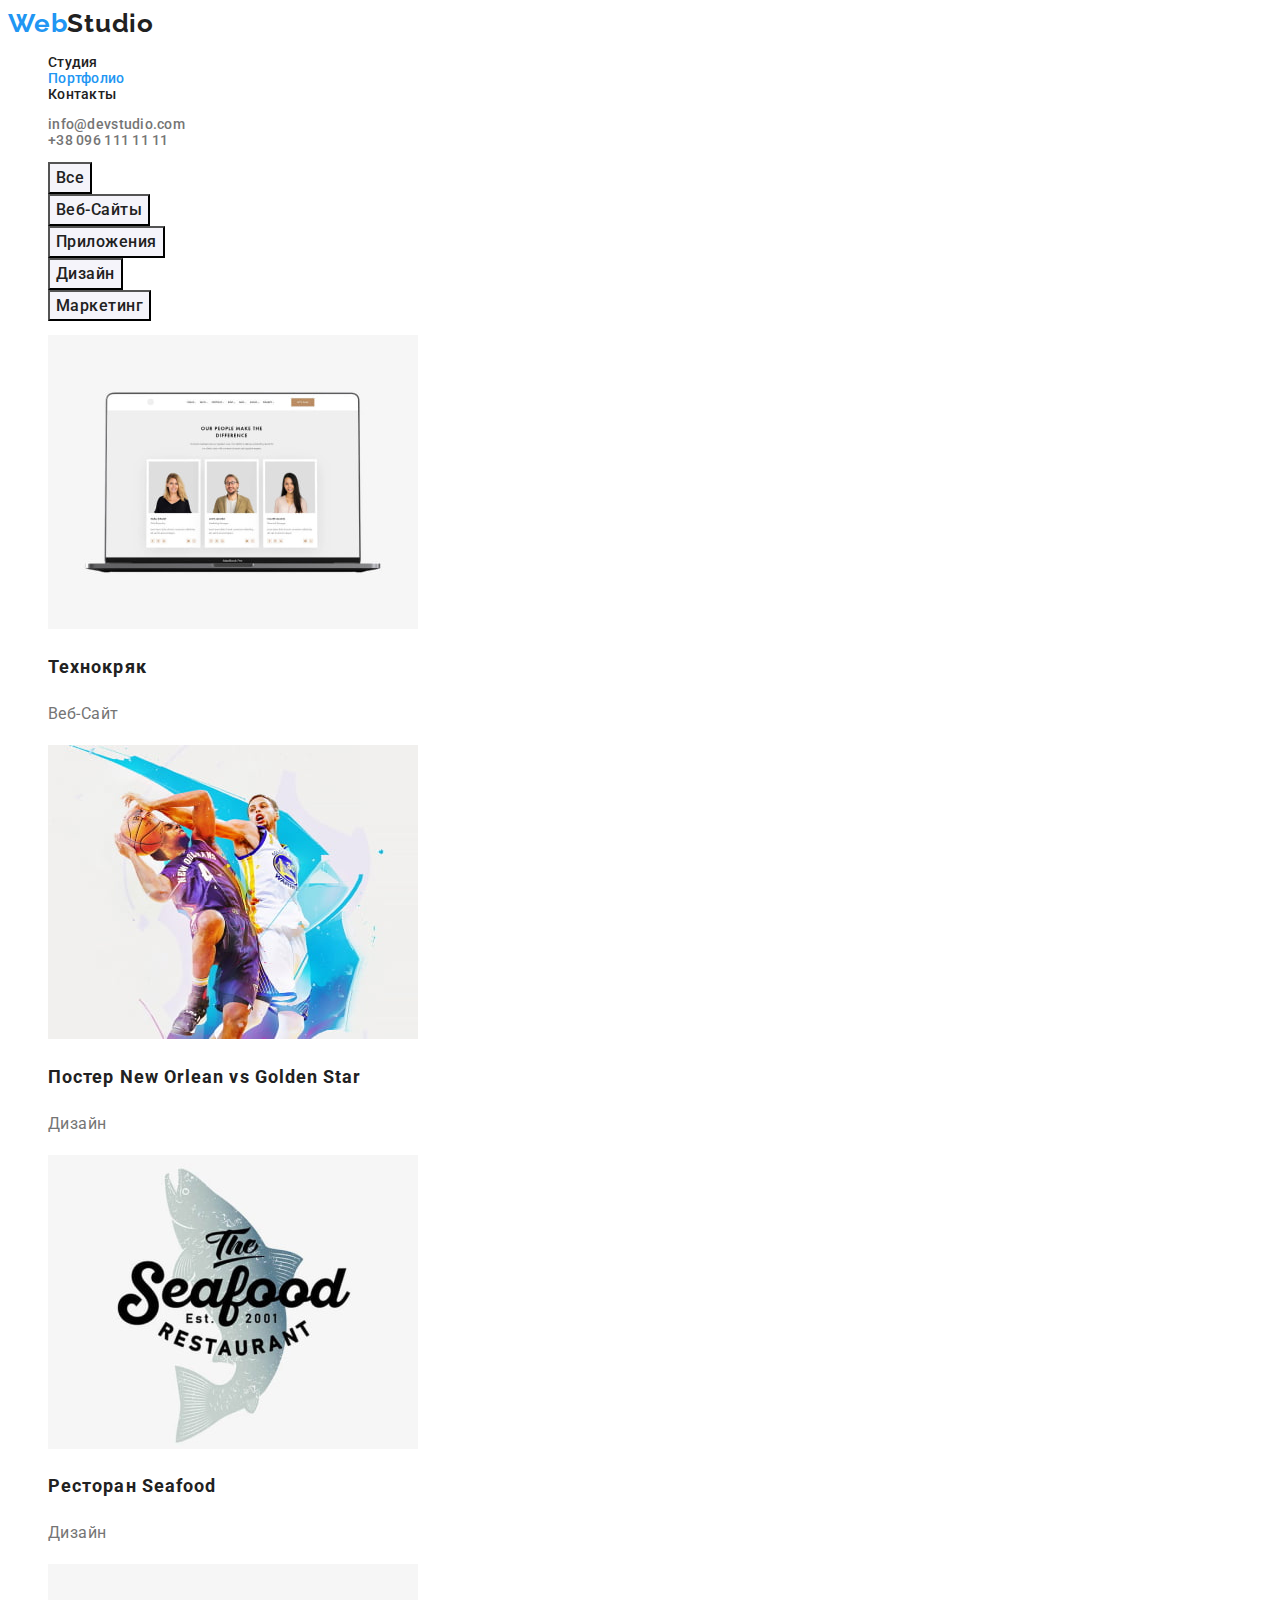
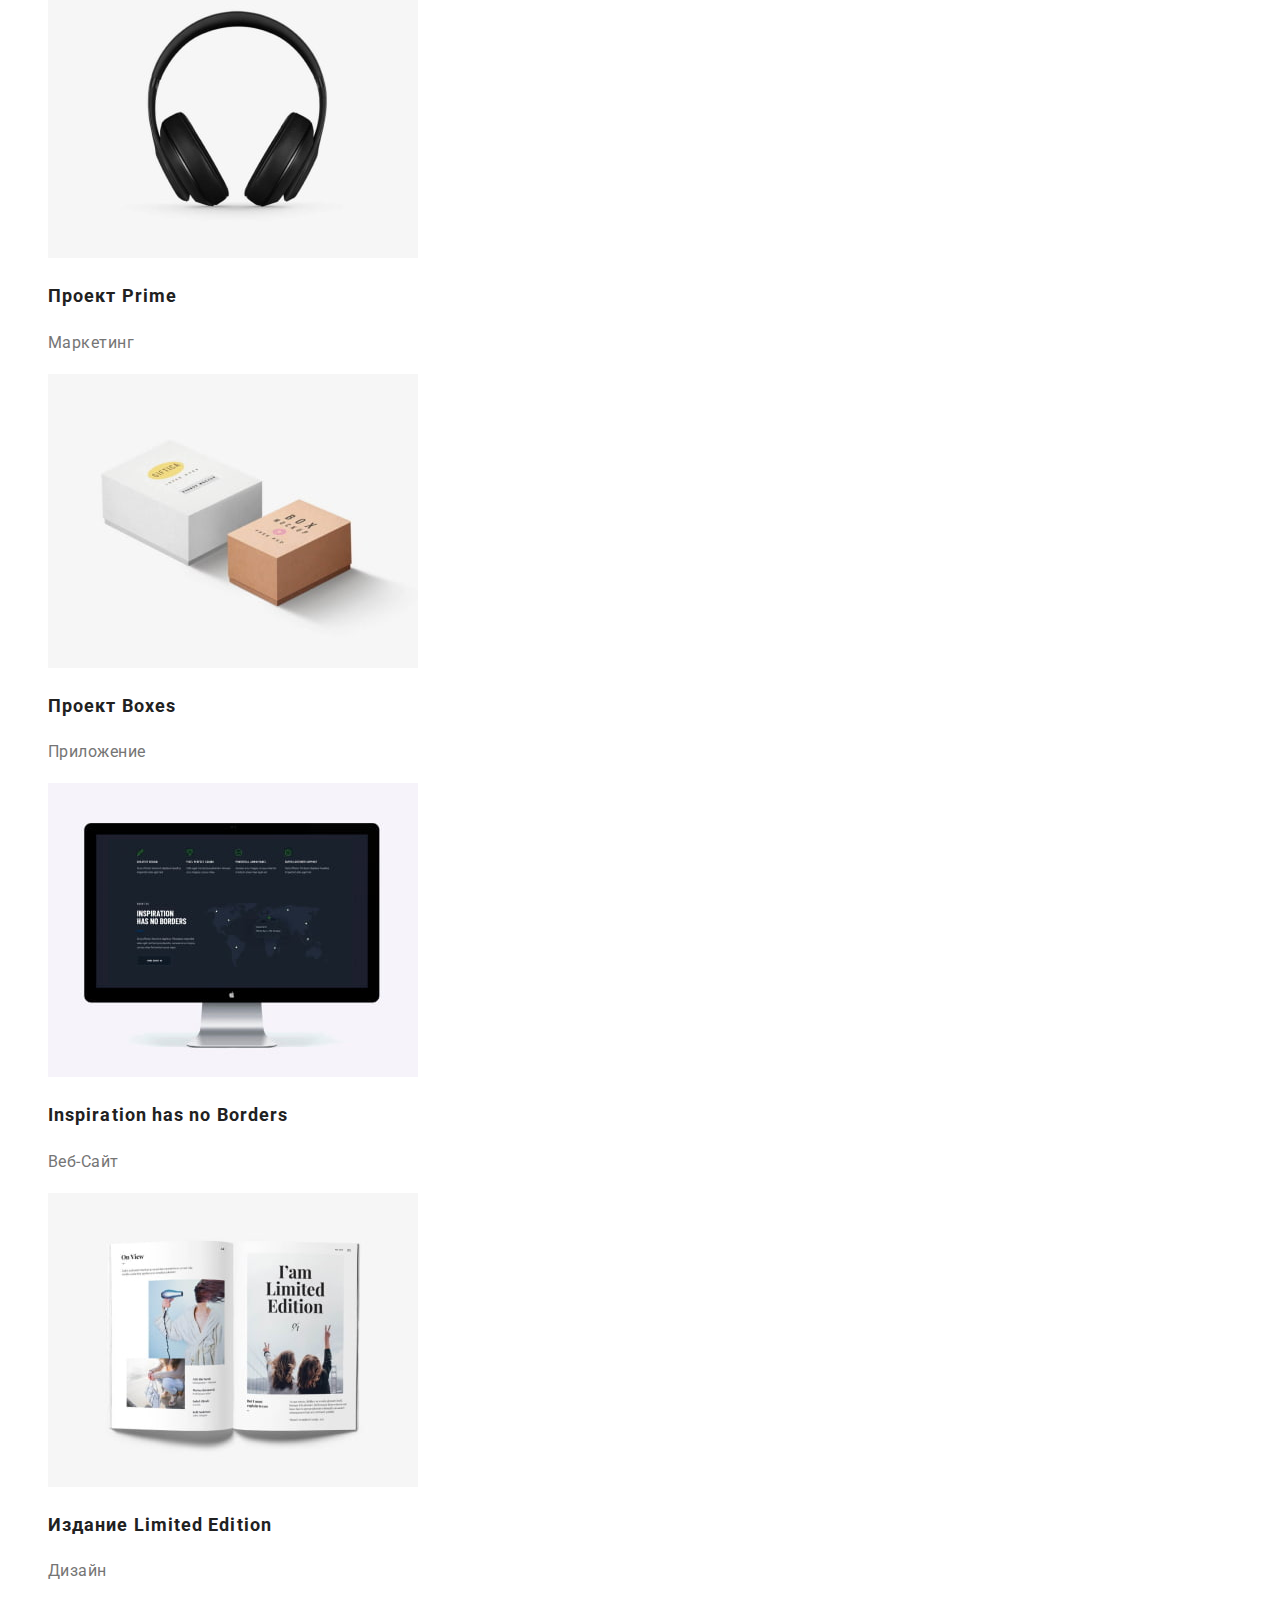
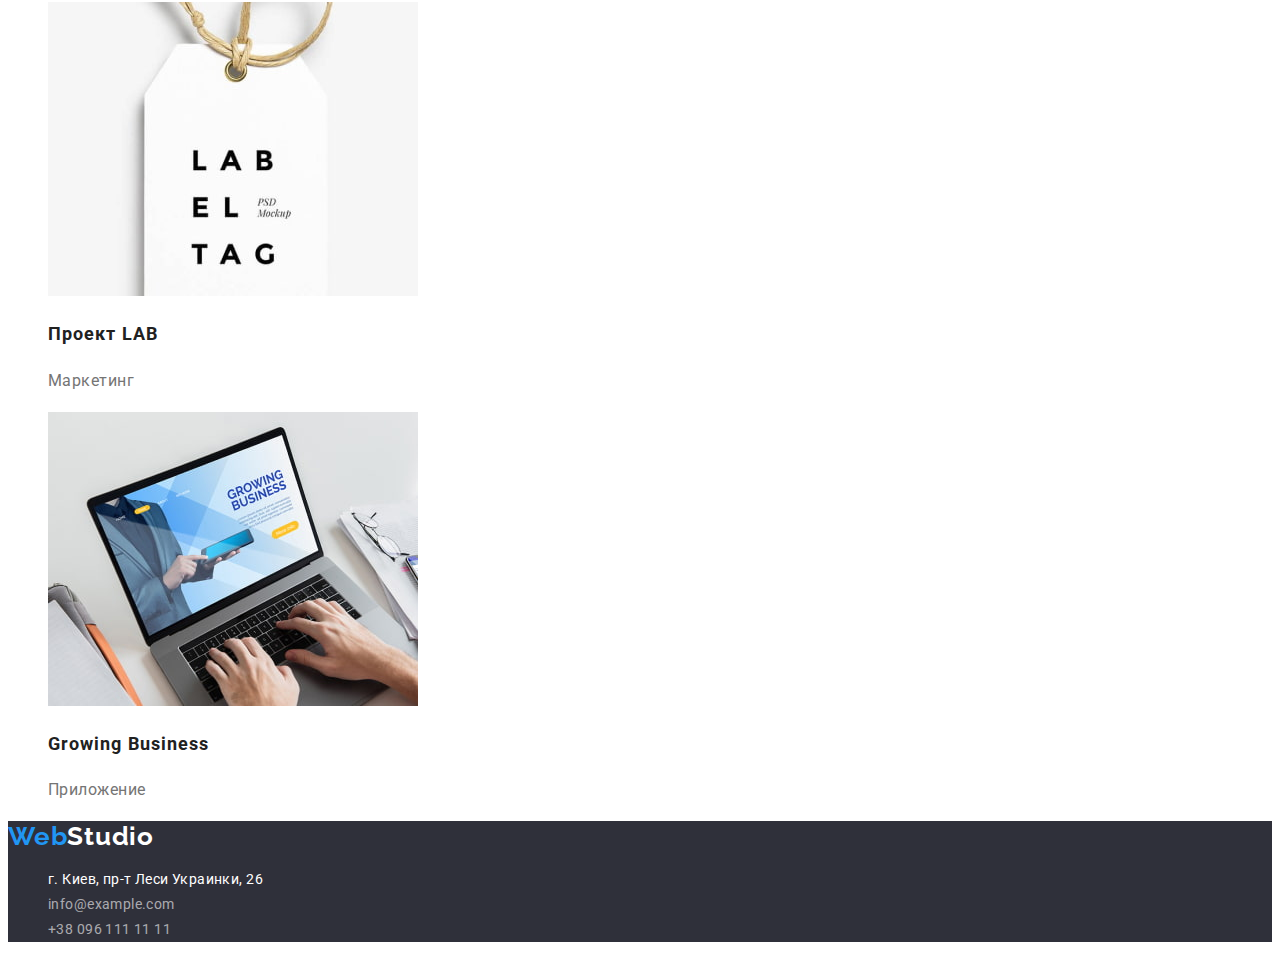
==== portfolio.html @ 4f2e6672 "start" ====
<!DOCTYPE html>
<html lang="ru">

<head>
    <meta charset="UTF-8">
    <meta http-equiv="X-UA-Compatible" content="IE=edge">
    <meta name="viewport" content="width=device-width, initial-scale=1.0">
    <title>Document</title>
    <link rel="preconnect" href="https://fonts.googleapis.com">
    <link rel="preconnect" href="https://fonts.gstatic.com" crossorigin>
    <link
        href="https://fonts.googleapis.com/css2?family=Raleway:wght@700&family=Roboto:wght@400;500;700;900&display=swap"
        rel="stylesheet">
    <link rel="stylesheet" href="./css/style.css">
</head>
<body>
    <!--Header-->
    <header class="header-main">
        <nav class="nav">
            <a class="header-logo list" href="./index.html"><span class="logo-span">Web</span>Studio</a>
            <ul class="nav-list">
                <li class="nav-item list">
                    <a class="nav-link" href="./index.html">Студия</a>
                </li>
                <li class="nav-item list">
                    <a class="nav-link current" href="./portfolio.html">Портфолио</a>
                </li>
                <li class="nav-item list">
                    <a class="nav-link" href="#contacts">Контакты</a>
                </li>
            </ul>
        </nav>
        <ul class="head-contacts">
            <li class="contact-list list">
                <a class="mail" href="mailto:info@devstudio.com">info@devstudio.com</a>
            </li>
            <li class="contact-list list">
                <a class="phone" href="tel:+380961111111">+38 096 111 11 11</a>
            </li>
        </ul>
    </header>
    <!--Content-->
<main>
    <!--hidden text-->
<section class="project">
    <h1 hidden>Наше портфолио</h1>
</section>
<!--Portfolio-->
<section class="button-navigation">
    <ul class="navigation list">
        <li class="buttons list"> <button class="sekbutton" type="button">Все</button></li>
        <li class="buttons list"> <button class="sekbutton" type="button">Веб-Сайты</button></li>
        <li class="buttons list"> <button class="sekbutton" type="button">Приложения</button></li>
        <li class="buttons list"> <button class="sekbutton" type="button">Дизайн</button></li>
        <li class="buttons list"> <button class="sekbutton" type="button">Маркетинг</button></li>
    </ul>
</section>
<section class="portfolio">
    <ul class="portfolio-list list">
        <li class="portfolio-item list">
            <a class="project-link" href=""><img class="images" src="./images/portfolio/one.jpg" alt="Ноутбук">
                <h2 class="project-name">Технокряк</h2>
                <p class="portfolio-text">Веб-Сайт</p>
            </a>
        </li>
        <li class="portfolio-item list">
            <a class="project-link" href=""><img class="images" src="./images/portfolio/two.jpg" alt="Постер New Orlean vs Golden Star">
                 <h2 class="project-name">Постер New Orlean vs Golden Star</h2>
                 <p class="portfolio-text">Дизайн</p>
            </a>
        </li>
        <li class="portfolio-item list">
            <a class="project-link" href=""><img class="images" src="./images/portfolio/thee.jpg" alt="Ресторан Seafood">
                <h2 class="project-name">Ресторан Seafood</h2>
                <p class="portfolio-text">Дизайн</p>
            </a>
        </li>
        <li class="portfolio-item list">
            <a class="project-link" href=""><img class="images" src="./images/portfolio/four.jpg" alt="Проект Prime">
                <h2 class="project-name">Проект Prime</h2>
                <p class="portfolio-text">Маркетинг</p>
            </a>
        </li>
        <li class="portfolio-item list">
            <a class="project-link" href=""><img class="images" src="./images/portfolio/five.jpg" alt="Проект Boxes">
                <h2 class="project-name">Проект Boxes</h2>
                <p class="portfolio-text">Приложение</p>
            </a>
        </li>
        <li class="portfolio-item list">
            <a class="project-link" href=""><img class="images" src="./images/portfolio/six.jpg" alt="Mонитор">
                <h2 class="project-name">Inspiration has no Borders</h2>
                <p class="portfolio-text">Веб-Сайт</p>
            </a>
        </li>
        <li class="portfolio-item list">
            <a class="project-link" href=""><img class="images" src="./images/portfolio/seven.jpg" alt="Книга">
                <h2 class="project-name">Издание Limited Edition</h2>
                <p class="portfolio-text">Дизайн</p>
            </a>
        </li>
        <li class="portfolio-item list">
            <a class="project-link" href=""><img class="images" src="./images/portfolio/eight.jpg" alt="Проект LAB">
                <h2 class="project-name">Проект LAB</h2>
                <p class="portfolio-text">Маркетинг</p>
            </a>
        </li>
        <li class="portfolio-item list">
            <a class="project-link" href=""><img class="images" src="./images/portfolio/nine.jpg" alt="Ноутбук">
                <h2 class="project-name">Growing Business</h2>
                <p class="portfolio-text">Приложение</p>
            </a>
        </li>
    </ul>
</section>
</main>
    <!--Footer-->
    <footer class="footer-contacts" id="contacts">
        <div class="contcts-ingo">
            <a class="header-logo list" href="./index.html"><span class="logo-span">Web</span><span
                    class="studio">Studio</span></a>
            <address class="contact-address">
                <ul class="footer-list">
                    <li class="footer-item">
                        <a class="footer-address"
                            href="https://www.google.com.ua/maps/place/бул.+Леси+Украинки,+26,+Киев,+02000/@50.427418,30.5373236,17z/data=!4m5!3m4!1s0x40d4cf0e033ecbe9:0x57a4dffefec77da0!8m2!3d50.4265807!4d30.5383858?hl=ru">г.
                            Киев, пр-т Леси Украинки, 26</a>
                    </li>
                    <li class="footer-item">
                        <a class="mail-phone" href="mailto:info@devstudio.com">info@example.com</a>
                    </li>
                    <li class="footer-item">
                        <a class="mail-phone" href="tel:+380961111111">+38 096 111 11 11</a>
                    </li>
                </ul>
            </address>
        </div>
    </footer>
</body>
</html>
---- css/style.css ----
/* font-family: "Raleway", sans-serif;
font-family: "Roboto", sans-serif; */

/* 
#212121
#757575
#FFFFFF
#2196F3
#000000
#2F303A
#FFFFFF
60 %
#ECECEC
#F5F4FA */
:root {
  --primary-color-black: #212121;
  --primary-color-white: #ffffff;
  --text-color: #757575;
  --accent-text: #2196f3;
  --second-color: rgba(255, 255, 255, 0.6);
  --background: #ffffff;
  --color-banner: #2f303a;
  --color-people: #f5f4fa;
  --footer-contact-color: rgba(255, 255, 255, 0.6);
}

body {
  font-family: Roboto;
  font-style: normal;
  font-weight: normal;
  font-size: 14px;
  line-height: 1.71;
  letter-spacing: 0.03em;

  color: var(--text-color);
  background-color: var(--background);
}
.list {
  text-decoration: none;
  list-style: none;
}

/* Хедер */

.header-logo {
  font-family: Raleway;
  font-style: normal;
  font-weight: bold;
  font-size: 26px;
  line-height: 31px;
  letter-spacing: 0.03em;
  color: var(--primary-color-black);
}
.logo-span {
  color: var(--accent-text);
}

.header-main {
  background-color: var(--background);
}
.header-link {
  font-family: Roboto;
  font-weight: 500;
  font-size: 14px;
  line-height: 1.14;
  letter-spacing: 0.02em;
  font-weight: bold;
  text-decoration: none;
  color: var(--primary-color-black);
}

/*Навигшация*/

.nav-item {
  color: var(--primary-color-black);
  font-family: Roboto;
  font-style: normal;
  font-weight: 500;
  font-size: 14px;
  line-height: 16px;
  letter-spacing: 0.02em;
}
.nav-link {
  text-decoration: none;
  color: var(--primary-color-black);
}
.nav-link:hover {
  color: var(--accent-text);
}
.nav-item .nav-link.current {
  color: var(--accent-text);
}

/*Contacts*/
.contact-list > a {
  text-decoration: none;
  color: var(--text-color);
  font-family: Roboto;
  font-style: normal;
  font-weight: 500;
  font-size: 14px;
  line-height: 16px;
  letter-spacing: 0.02em;
}
.contact-list > a:hover {
  color: var(--accent-text);
}
.contact-list {
  font-family: Roboto;
  font-style: normal;
  font-weight: 500;
  font-size: 14px;
  line-height: 16px;
  letter-spacing: 0.02em;
}

/*HERO*/

.title {
  background-color: var(--color-banner);
  color: var(--background);
}
.title-text {
  font-family: Roboto;
  font-style: normal;
  font-weight: 900;
  font-size: 44px;
  line-height: 60px;
  text-align: center;
  letter-spacing: 0.06em;
  text-transform: uppercase;
  color: var(--background);
}

/* Button */
.button {
  color: var(--background);
  background-color: var(--accent-text);
  font-family: Roboto;
  font-style: normal;
  font-weight: bold;
  font-size: 16px;
  line-height: 1, 87;
  display: flex;
  align-items: center;
  text-align: center;
  letter-spacing: 0.06em;
}
/* Special */

.studia-item > .studia-logo {
  font-family: Roboto;
  font-style: normal;
  font-weight: bold;
  font-size: 14px;
  line-height: 16px;
  letter-spacing: 0.03em;
  text-transform: uppercase;
  color: var(--primary-color-black);
}
.studia-item > .studia-text {
  font-family: Roboto;
  font-style: normal;
  font-weight: normal;
  font-size: 14px;
  line-height: 1.71;
  letter-spacing: 0.03em;
}

/* Чем занимаемся */
.about > .about-logo {
  font-family: Roboto;
  font-style: normal;
  font-weight: bold;
  font-size: 36px;
  line-height: 42px;
  text-align: center;
  letter-spacing: 0.03em;
  color: var(--primary-color-black);
}

/*People*/

.people {
  background-color: #f5f4fa;
}
.people > .people-logo {
  font-family: Roboto;
  font-style: normal;
  font-weight: bold;
  font-size: 36px;
  line-height: 42px;
  text-align: center;
  letter-spacing: 0.03em;
  color: var(--primary-color-black);
}
.people-item > .people-name {
  font-family: Roboto;
  font-style: normal;
  font-weight: 500;
  font-size: 16px;
  line-height: 19px;
  text-align: center;
  letter-spacing: 0.03em;
  color: var(--primary-color-black);
}
.people-item > .studia-text {
  font-family: Roboto;
  font-style: normal;
  font-weight: normal;
  font-size: 16px;
  line-height: 19px;
  text-align: center;
  letter-spacing: 0.03em;
  color: var(--text-color);
  text-decoration: none;
}

/*Footer*/

.footer-contacts {
  background-color: var(--color-banner);
}
.footer-list > .footer-item {
  text-decoration: none;
  list-style-type: none;
}
.footer-item > .footer-address {
  font-family: Roboto;
  font-style: normal;
  font-weight: normal;
  font-size: 14px;
  line-height: 24px;
  letter-spacing: 0.03em;
  color: var(--background);
  text-decoration: none;
}
.footer-address:hover {
  color: var(--accent-text);
}
.header-logo > .studio {
  color: var(--background);
}
.mail-phone {
  font-family: Roboto;
  font-style: normal;
  font-weight: normal;
  font-size: 14px;
  line-height: 24px;
  /* or 171% */
  letter-spacing: 0.03em;
  color: var(--footer-contact-color);
  text-decoration: none;
}
.mail-phone:hover {
  color: var(--accent-text);
}

/* SECON PAGE */

.sekbutton {
  background-color: var(--color-people);
  color: var(--primary-color-black);
  font-family: Roboto;
  font-style: normal;
  font-weight: 500;
  font-size: 16px;
  line-height: 1.62;
  text-align: center;
  letter-spacing: 0.03em;
  color: var(--primary-color-black);
}
.sekbutton:hover {
  color: var(--background);
  background-color: var(--accent-text);
}
.images {
  width: 370px;
  height: 294px;
}
.project-link {
  text-decoration: none;
}
.project-name {
  font-family: Roboto;
  font-style: normal;
  font-weight: bold;
  font-size: 18px;
  line-height: 2, 00;
  letter-spacing: 0.06em;
  color: var(--primary-color-black);
}
.portfolio-text {
  font-family: Roboto;
  font-style: normal;
  font-weight: normal;
  font-size: 16px;
  line-height: 1.87;
  letter-spacing: 0.03em;
  color: #757575;
}
.project-name:hover {
  color: var(--accent-text);
}
.portfolio-text:hover {
  color: var(--accent-text);
}
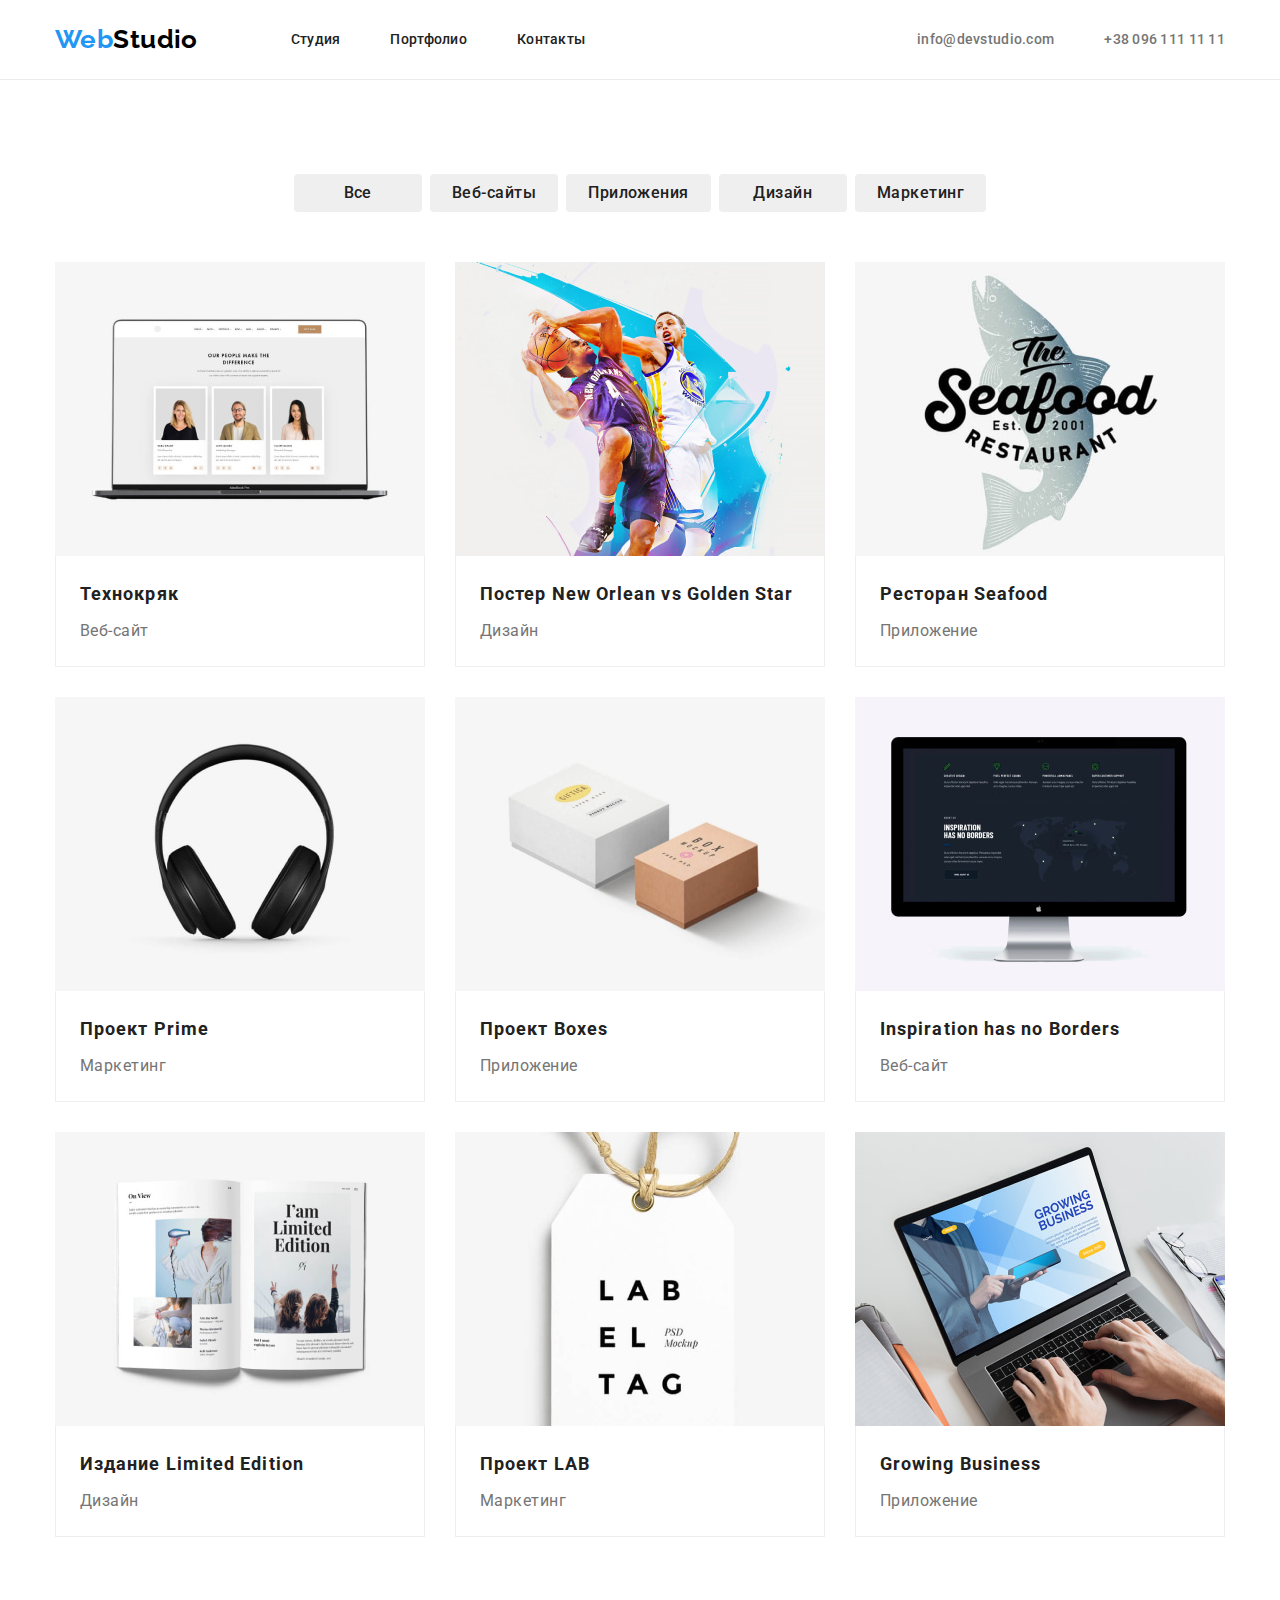
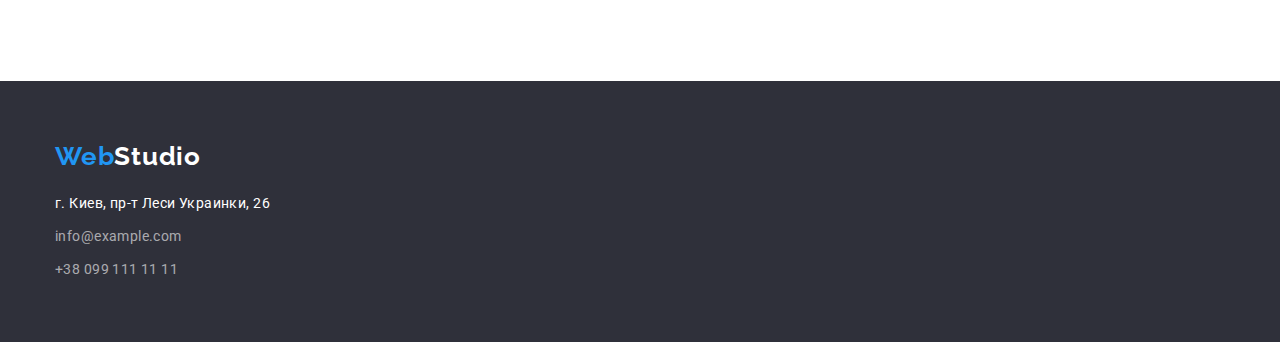
==== commit 17608569: "Rework" ====
--- a/portfolio.html
+++ b/portfolio.html
@@ -2,139 +2,162 @@
 <html lang="ru">
 
 <head>
-    <meta charset="UTF-8">
-    <meta http-equiv="X-UA-Compatible" content="IE=edge">
-    <meta name="viewport" content="width=device-width, initial-scale=1.0">
-    <title>Document</title>
-    <link rel="preconnect" href="https://fonts.googleapis.com">
-    <link rel="preconnect" href="https://fonts.gstatic.com" crossorigin>
-    <link
-        href="https://fonts.googleapis.com/css2?family=Raleway:wght@700&family=Roboto:wght@400;500;700;900&display=swap"
-        rel="stylesheet">
-    <link rel="stylesheet" href="./css/style.css">
+	<meta charset="UTF-8">
+	<meta http-equiv="X-UA-Compatible" content="IE=edge">
+	<meta name="viewport" content="width=device-width, initial-scale=1.0">
+	<title>Студия</title>
+	<!-- Шрифты -->
+	<link rel="preconnect" href="https://fonts.googleapis.com">
+	<link rel="preconnect" href="https://fonts.gstatic.com" crossorigin>
+	<link
+		href="https://fonts.googleapis.com/css2?family=Raleway:wght@700&family=Roboto:wght@400;500;700;900&display=swap"
+		rel="stylesheet">
+	<!-- Нормализация стилей -->
+	<link rel="stylesheet" href="https://cdn.jsdelivr.net/npm/modern-normalize@1.1.0/modern-normalize.min.css">
+	<!-- Кастомные стили -->
+	<link rel="stylesheet" href="./css/styles.css">
 </head>
-<body>
-    <!--Header-->
-    <header class="header-main">
-        <nav class="nav">
-            <a class="header-logo list" href="./index.html"><span class="logo-span">Web</span>Studio</a>
-            <ul class="nav-list">
-                <li class="nav-item list">
-                    <a class="nav-link" href="./index.html">Студия</a>
-                </li>
-                <li class="nav-item list">
-                    <a class="nav-link current" href="./portfolio.html">Портфолио</a>
-                </li>
-                <li class="nav-item list">
-                    <a class="nav-link" href="#contacts">Контакты</a>
-                </li>
-            </ul>
-        </nav>
-        <ul class="head-contacts">
-            <li class="contact-list list">
-                <a class="mail" href="mailto:info@devstudio.com">info@devstudio.com</a>
-            </li>
-            <li class="contact-list list">
-                <a class="phone" href="tel:+380961111111">+38 096 111 11 11</a>
-            </li>
-        </ul>
-    </header>
-    <!--Content-->
-<main>
-    <!--hidden text-->
-<section class="project">
-    <h1 hidden>Наше портфолио</h1>
-</section>
-<!--Portfolio-->
-<section class="button-navigation">
-    <ul class="navigation list">
-        <li class="buttons list"> <button class="sekbutton" type="button">Все</button></li>
-        <li class="buttons list"> <button class="sekbutton" type="button">Веб-Сайты</button></li>
-        <li class="buttons list"> <button class="sekbutton" type="button">Приложения</button></li>
-        <li class="buttons list"> <button class="sekbutton" type="button">Дизайн</button></li>
-        <li class="buttons list"> <button class="sekbutton" type="button">Маркетинг</button></li>
-    </ul>
-</section>
-<section class="portfolio">
-    <ul class="portfolio-list list">
-        <li class="portfolio-item list">
-            <a class="project-link" href=""><img class="images" src="./images/portfolio/one.jpg" alt="Ноутбук">
-                <h2 class="project-name">Технокряк</h2>
-                <p class="portfolio-text">Веб-Сайт</p>
-            </a>
-        </li>
-        <li class="portfolio-item list">
-            <a class="project-link" href=""><img class="images" src="./images/portfolio/two.jpg" alt="Постер New Orlean vs Golden Star">
-                 <h2 class="project-name">Постер New Orlean vs Golden Star</h2>
-                 <p class="portfolio-text">Дизайн</p>
-            </a>
-        </li>
-        <li class="portfolio-item list">
-            <a class="project-link" href=""><img class="images" src="./images/portfolio/thee.jpg" alt="Ресторан Seafood">
-                <h2 class="project-name">Ресторан Seafood</h2>
-                <p class="portfolio-text">Дизайн</p>
-            </a>
-        </li>
-        <li class="portfolio-item list">
-            <a class="project-link" href=""><img class="images" src="./images/portfolio/four.jpg" alt="Проект Prime">
-                <h2 class="project-name">Проект Prime</h2>
-                <p class="portfolio-text">Маркетинг</p>
-            </a>
-        </li>
-        <li class="portfolio-item list">
-            <a class="project-link" href=""><img class="images" src="./images/portfolio/five.jpg" alt="Проект Boxes">
-                <h2 class="project-name">Проект Boxes</h2>
-                <p class="portfolio-text">Приложение</p>
-            </a>
-        </li>
-        <li class="portfolio-item list">
-            <a class="project-link" href=""><img class="images" src="./images/portfolio/six.jpg" alt="Mонитор">
-                <h2 class="project-name">Inspiration has no Borders</h2>
-                <p class="portfolio-text">Веб-Сайт</p>
-            </a>
-        </li>
-        <li class="portfolio-item list">
-            <a class="project-link" href=""><img class="images" src="./images/portfolio/seven.jpg" alt="Книга">
-                <h2 class="project-name">Издание Limited Edition</h2>
-                <p class="portfolio-text">Дизайн</p>
-            </a>
-        </li>
-        <li class="portfolio-item list">
-            <a class="project-link" href=""><img class="images" src="./images/portfolio/eight.jpg" alt="Проект LAB">
-                <h2 class="project-name">Проект LAB</h2>
-                <p class="portfolio-text">Маркетинг</p>
-            </a>
-        </li>
-        <li class="portfolio-item list">
-            <a class="project-link" href=""><img class="images" src="./images/portfolio/nine.jpg" alt="Ноутбук">
-                <h2 class="project-name">Growing Business</h2>
-                <p class="portfolio-text">Приложение</p>
-            </a>
-        </li>
-    </ul>
-</section>
-</main>
-    <!--Footer-->
-    <footer class="footer-contacts" id="contacts">
-        <div class="contcts-ingo">
-            <a class="header-logo list" href="./index.html"><span class="logo-span">Web</span><span
-                    class="studio">Studio</span></a>
-            <address class="contact-address">
-                <ul class="footer-list">
-                    <li class="footer-item">
-                        <a class="footer-address"
-                            href="https://www.google.com.ua/maps/place/бул.+Леси+Украинки,+26,+Киев,+02000/@50.427418,30.5373236,17z/data=!4m5!3m4!1s0x40d4cf0e033ecbe9:0x57a4dffefec77da0!8m2!3d50.4265807!4d30.5383858?hl=ru">г.
-                            Киев, пр-т Леси Украинки, 26</a>
-                    </li>
-                    <li class="footer-item">
-                        <a class="mail-phone" href="mailto:info@devstudio.com">info@example.com</a>
-                    </li>
-                    <li class="footer-item">
-                        <a class="mail-phone" href="tel:+380961111111">+38 096 111 11 11</a>
-                    </li>
-                </ul>
-            </address>
-        </div>
-    </footer>
+
+<body class="page">
+	<!-- Хедер -->
+	<header class="header">
+		<div class="container nav-main">
+			<nav class="nav">
+				<a class="header-logo" href="./index.html" lang="en"> <span class="logo-primary">Web</span><span
+						class="logo-secondary">Studio</span></a>
+				<ul class="nav-list">
+					<li class="nav-link"><a class="nav-link-txt" href="./index.html">Студия</a></li>
+					<li class="nav-link"><a class="nav-link-txt" href="./portfolio.html">Портфолио</a></li>
+					<li class="nav-link"><a class="nav-link-txt" href="">Контакты</a></li>
+				</ul>
+			</nav>
+			<ul class="auth-nav">
+				<li class="outh-link"><a class="header-mail" href="mailto:info@devstudio.com">info@devstudio.com</a>
+				</li>
+				<li class="outh-link"><a class="header-phone" href="tel:+380961111111">+38 096 111 11 11</a></li>
+			</ul>
+		</div>
+	</header>
+	<!-- Уникальный контент -->
+	<main>
+		<!-- Фильтр страницы "Портфолио" -->
+		<section class="portfolio section">
+			<div class="container">
+			<h1 class="portfolio-title">Портфолио</H1>
+			<ul class="portfolio-list">
+				<li class="list-btn"><button class="portfolio-btn" type="button">Все</button></li>
+				<li class="list-btn"><button class="portfolio-btn" type="button">Веб-сайты</button></li>
+				<li class="list-btn"><button class="portfolio-btn" type="button">Приложения</button></li>
+				<li class="list-btn"><button class="portfolio-btn" type="button">Дизайн</button></li>
+				<li class="list-btn"><button class="portfolio-btn" type="button">Маркетинг</button></li>
+			</ul>
+			<!-- Портфолио -->
+			<ul class="portfolio-list">
+				<li class="portfolio-item">
+					<a class="portfolio-card" href="">
+						<img src="./images/pf-img-1.jpg" alt="Ноутбук" width="370" height="294">
+						<div class="card-txt">
+						<h2 class="portfolio-item-ttl">Технокряк</h2>
+						<p class="portfolio-item-name">Веб-сайт</p>
+						</div>
+					</a>
+				</li>
+				<li class="portfolio-item">
+					<a class="portfolio-card" href="">
+						<img src="./images/pf-img-2.jpg" alt="Два баскетболиста" width="370" height="294">
+						<div class="card-txt">
+						<h2 class="portfolio-item-ttl">Постер New Orlean vs Golden Star</h2>
+						<p class="portfolio-item-name">Дизайн</p>
+						</div>
+					</a>
+				</li>
+				<li class="portfolio-item">
+					<a class="portfolio-card" href="">
+						<img src="./images/pf-img-3.jpg" alt="Логотип ресторана" width="370" height="294">
+						<div class="card-txt">
+						<h2 class="portfolio-item-ttl">Ресторан Seafood</h2>
+						<p class="portfolio-item-name">Приложение</p>
+						</div>
+					</a>
+				</li>
+				<li class="portfolio-item">
+					<a class="portfolio-card" href="">
+						<img src="./images/pf-img-4.jpg" alt="Наушники" width="370" height="294">
+						<div class="card-txt">
+						<h2 class="portfolio-item-ttl">Проект Prime</h2>
+						<p class="portfolio-item-name">Маркетинг</p>
+						</div>
+					</a>
+				</li>
+				<li class="portfolio-item">
+					<a class="portfolio-card" href="">
+						<img src="./images/pf-img-5.jpg" alt="Две коробки" width="370" height="294">
+						<div class="card-txt">
+						<h2 class="portfolio-item-ttl">Проект Boxes</h2>
+						<p class="portfolio-item-name">Приложение</p>
+						</div>
+					</a>
+				</li>
+				<li class="portfolio-item">
+					<a class="portfolio-card" href="">
+						<img src="./images/pf-img-6.jpg" alt="Монитор компьютера" width="370" height="294">
+						<div class="card-txt">
+						<h2 class="portfolio-item-ttl">Inspiration has no Borders</h2>
+						<p class="portfolio-item-name">Веб-сайт</p>
+						</div>
+					</a>
+				</li>
+				<li class="portfolio-item">
+					<a class="portfolio-card" href="">
+						<img src="./images/pf-img-7.jpg" alt="Открытая книга" width="370" height="294">
+						<div class="card-txt">
+						<h2 class="portfolio-item-ttl">Издание Limited Edition</h2>
+						<p class="portfolio-item-name">Дизайн</p>
+						</div>
+					</a>
+				</li>
+				<li class="portfolio-item">
+					<a class="portfolio-card" href="">
+						<img src="./images/pf-img-8.jpg" alt="Бирка" width="370" height="294">
+						<div class="card-txt">
+						<h2 class="portfolio-item-ttl">Проект LAB</h2>
+						<p class="portfolio-item-name">Маркетинг</p>
+						</div>
+					</a>
+				</li>
+				<li class="portfolio-item">
+					<a class="portfolio-card" href="">
+						<img src="./images/pf-img-9.jpg" alt="Работа за ноутбуком" width="370" height="294">
+						<div class="card-txt">
+						<h2 class="portfolio-item-ttl">Growing Business</h2>
+						<p class="portfolio-item-name">Приложение</p>
+						</div>
+					</a>
+				</li>
+			</ul>
+			</div>
+		</section>
+	</main>
+	<!-- Футер -->
+<footer class="footer">
+	<div class="container">
+		<a class="footer-logo" href="./index.html"> <span class="footer-logo-prim">Web</span><span
+				class="footer-logo-sec">Studio</span> </a>
+		<address class="address">
+			<ul class="address-list">
+				<li class="address-item">
+					<a class="address-link" href="https://goo.gl/maps/y68GMaV9kRyxERHZA" target="blank"
+						rel="noopener noreferrer">г. Киев, пр-т Леси Украинки, 26</a>
+				</li>
+				<li class="address-item">
+					<a class="address-mail" href="mailto:info@example.com">info@example.com</a>
+				</li>
+				<li class="address-item">
+					<a class="address-phone" href="tel:+380991111111">+38 099 111 11 11</a>
+				</li>
+			</ul>
+		</address>
+	</div>
+</footer>
 </body>
 </html>--- a/css/styles.css
+++ b/css/styles.css
@@ -0,0 +1,441 @@
+:root {
+  /* Основные шрифтыы */
+  --main-font: Roboto, sans-serif;
+  --secondary-font: Raleway, sans-serif;
+  /* Цвет Текста */
+  --main-font-color: #212121;
+  --secondary-font-color: #757575;
+  --sec-bg-font-color: #ffffff;
+  /* Цвет фона */
+  --main-bg-color: #ffffff;
+  --secondary-bg-color: #2f303a;
+  --third-bg-color: #f5f4fa;
+
+  /* Цвет Выделения */
+  --accent-color: #2196f3;
+  --hero-btn-accent: #188ce8;
+}
+
+body {
+  font-family: var(--main-font);
+  color: var(--main-font-color);
+  background-color: var(--main-bg-color);
+  font-size: 14px;
+  letter-spacing: 0.03em;
+}
+/* Сброс стилей от нормализации */
+h1,
+h2,
+h3,
+h4,
+h5,
+p {
+  margin-top: 0;
+  margin-bottom: 0;
+}
+ul,
+ol {
+  padding: 0;
+  margin: 0;
+  list-style: none;
+}
+img {
+  display: block;
+  max-width: 100%;
+  height: auto;
+}
+/* Контейнеры */
+.container {
+  width: 1200px;
+  padding-left: 15px;
+  padding-right: 15px;
+  margin-left: auto;
+  margin-right: auto;
+}
+
+.section {
+  padding-top: 94px;
+  padding-bottom: 94px;
+}
+
+/* Хедер */
+.header {
+  display: flex;
+  align-items: center;
+  border-bottom: 1px solid #ececec;
+  padding-top: 0px;
+  padding-bottom: 0px;
+}
+/* Лого */
+.logo-primary,
+.logo-secondary {
+  font-family: var(--secondary-font);
+  font-weight: bold;
+  font-size: 26px;
+  line-height: 1.19;
+  color: #000000;
+}
+.header-logo {
+  text-decoration: none;
+}
+.logo-primary {
+  color: var(--accent-color);
+}
+
+/* Основаная навигация */
+.nav {
+  display: flex;
+  align-items: center;
+  padding-top: 0px;
+  padding-bottom: 0px;
+}
+
+.nav-main {
+  display: flex;
+  align-items: center;
+}
+
+.nav-list {
+  display: flex;
+  margin-left: 93px;
+  margin-top: 0px;
+  margin-bottom: 0px;
+}
+.nav-link:not(:last-child) {
+  margin-right: 50px;
+}
+
+.nav-link {
+  list-style-type: none;
+}
+.nav-link-txt {
+  font-family: var(--main-font);
+  font-weight: 500;
+  font-size: 14px;
+  line-height: 1.14;
+  letter-spacing: 0.02em;
+  color: var(--main-font-color);
+  text-decoration: none;
+  display: block;
+  padding-top: 32px;
+  padding-bottom: 31px;
+}
+.nav-link-txt:focus,
+.nav-link-txt:hover {
+  color: var(--accent-color);
+}
+
+/* Контактные данные */
+.auth-nav {
+  display: flex;
+  margin-left: auto;
+}
+
+.outh-link {
+  list-style-type: none;
+}
+.outh-link:not(:last-child) {
+  margin-right: 50px;
+}
+
+.header-mail,
+.header-phone {
+  font-family: var(--main-font);
+  font-weight: 500;
+  line-height: 1.14;
+  letter-spacing: 0.02em;
+  color: var(--secondary-font-color);
+  text-decoration: none;
+}
+.header-phone:focus,
+.header-phone:hover,
+.header-mail:hover,
+.header-mail:focus {
+  color: var(--accent-color);
+}
+
+/* Уникальный контент страницы */
+.hero {
+  background-color: var(--secondary-bg-color);
+  padding-top: 200px;
+  padding-bottom: 200px;
+}
+.hero-content {
+  text-align: center;
+}
+.hero-content {
+  text-align: center;
+}
+
+.heto-title {
+  font-weight: 900;
+  font-size: 44px;
+  line-height: 1.36;
+  text-align: center;
+  letter-spacing: 0.06em;
+  text-transform: uppercase;
+  color: var(--sec-bg-font-color);
+  width: 696px;
+  margin: 0px auto;
+  margin-bottom: 30px;
+}
+.hero-btn {
+  font-family: var(--main-font);
+  font-style: normal;
+  font-weight: bold;
+  font-size: 16px;
+  line-height: 1.88;
+  display: block;
+  align-items: center;
+  text-align: center;
+  letter-spacing: 0.06em;
+  color: var(--sec-bg-font-color);
+  background-color: var(--accent-color);
+  cursor: pointer;
+  margin: 0px auto;
+  min-width: 200px;
+  height: 50px;
+  border: 1px solid transparent;
+  border-radius: 4px;
+}
+.hero-btn:hover,
+.hero-btn:focus {
+  background-color: var(--hero-btn-accent);
+  border: 1px solid var(--accent-color);
+  border-radius: 4px;
+}
+
+/* Наши особенности */
+.features-list {
+  display: flex;
+  justify-content: center;
+}
+.features-item:not(:last-child) {
+  margin-right: 30px;
+}
+
+.features-item {
+  list-style-type: none;
+  width: 270px;
+}
+.features-caption {
+  font-size: 14px;
+  font-weight: bold;
+  line-height: 1.14;
+  text-transform: uppercase;
+}
+.features-text {
+  line-height: 1.71;
+  color: var(--secondary-font-color);
+  margin-top: 10px;
+}
+/* Чем мы занимаемся */
+.about {
+  padding-top: 0px;
+  text-align: center;
+}
+.about-list {
+  list-style-type: none;
+  margin-top: 50px;
+  margin-bottom: 0px;
+}
+.about-list {
+  display: flex;
+  align-content: center;
+}
+.about-item:not(:last-child) {
+  margin-right: 30px;
+}
+/* Наша команда */
+.team {
+  background-color: var(--third-bg-color);
+  text-align: center;
+}
+.team-list {
+  display: flex;
+  align-items: center;
+  margin-top: 30px;
+}
+
+.about-title,
+.team-title {
+  font-weight: bold;
+  font-size: 36px;
+  line-height: 1.17;
+  letter-spacing: 0.03em;
+}
+.team-list {
+  list-style-type: none;
+}
+.team-card {
+  box-shadow: 0px 1px 3px rgba(0, 0, 0, 0.12), 0px 1px 1px rgba(0, 0, 0, 0.14),
+    0px 2px 1px rgba(0, 0, 0, 0.2);
+  border-radius: 0px 0px 4px 4px;
+  background: var(--main-bg-color);
+  padding-bottom: 30px;
+}
+
+.team-card:not(:last-child) {
+  margin-right: 30px;
+}
+
+.team-card-name {
+  font-weight: 500;
+  font-size: 16px;
+  line-height: 1.19;
+  margin-top: 30px;
+}
+.team-card-txt {
+  font-size: 16px;
+  line-height: 1.19;
+  letter-spacing: 0.03em;
+  color: var(--secondary-font-color);
+  margin-top: 10px;
+}
+
+/* Футер */
+.footer {
+  background-color: var(--secondary-bg-color);
+  padding-top: 60px;
+  padding-bottom: 60px;
+}
+.footer-logo-prim,
+.footer-logo-sec {
+  font-family: var(--secondary-font);
+  font-weight: bold;
+  font-size: 26px;
+  line-height: 1.19;
+  letter-spacing: 0.03em;
+  color: var(--accent-color);
+}
+.footer-logo {
+  text-decoration: none;
+  margin-left: 0px;
+}
+.footer-logo-sec {
+  color: var(--sec-bg-font-color);
+}
+.address {
+  margin-left: 0px;
+}
+.address-item {
+  list-style-type: none;
+}
+.address-item:not(:last-child) {
+  margin-bottom: 9px;
+}
+
+.address-link {
+  font-family: var(--main-font);
+  font-style: normal;
+  line-height: 1.71;
+  letter-spacing: 0.03em;
+  color: var(--sec-bg-font-color);
+  text-decoration: none;
+}
+.address-list {
+  margin-top: 20px;
+}
+
+.address-mail,
+.address-phone {
+  font-family: var(--main-font);
+  font-style: normal;
+  line-height: 1.71;
+  letter-spacing: 0.03em;
+  color: rgba(255, 255, 255, 0.6);
+  text-decoration: none;
+}
+.address-mail:hover,
+.address-mail:focus,
+.address-phone:hover,
+.address-phone:focus,
+.address-link:hover,
+.address-link:focus {
+  color: var(--accent-color);
+}
+
+/* Портфолио */
+.portfolio-list {
+  list-style-type: none;
+  display: flex;
+  flex-wrap: wrap;
+  justify-content: center;
+  margin-bottom: 50px;
+}
+.portfolio-btn {
+  font-family: var(--main-font);
+  font-style: normal;
+  font-weight: 500;
+  font-size: 16px;
+  line-height: 1.62;
+  text-align: center;
+  letter-spacing: 0.03em;
+  color: var(--main-font-color);
+  padding: 5px 21px;
+  min-width: 128px;
+  border: 1px solid transparent;
+  border-radius: 4px;
+}
+.list-btn:not(:last-child) {
+  margin-right: 8px;
+}
+
+.portfolio-btn:hover,
+.portfolio-btn:focus {
+  color: #ffffff;
+  background-color: var(--accent-color);
+  cursor: pointer;
+  border: 1px solid var(--accent-color);
+}
+
+.portfolio-item {
+  width: 370px;
+  margin-right: 30px;
+  margin-bottom: 30px;
+}
+
+.portfolio-item:nth-child(3n) {
+  margin-right: 0px;
+}
+.portfolio-item:nth-last-child(-n + 3) {
+  margin-bottom: 0px;
+}
+
+.portfolio-card {
+  text-decoration: none;
+}
+.card-txt {
+  padding: 20px 24px;
+  border-left: 1px solid #eeeeee;
+  border-right: 1px solid #eeeeee;
+  border-bottom: 1px solid #eeeeee;
+}
+.portfolio-item-ttl {
+  font-weight: bold;
+  font-size: 18px;
+  line-height: 2;
+  letter-spacing: 0.06em;
+  color: var(--main-font-color);
+  margin-bottom: 4px;
+}
+.portfolio-item-name {
+  font-size: 16px;
+  line-height: 1.88;
+  letter-spacing: 0.03em;
+  color: var(--secondary-font-color);
+}
+/* Скрытие логических заголовков */
+.features-title,
+.portfolio-title {
+  position: absolute;
+  width: 1px;
+  height: 1px;
+  margin: -1px;
+  border: 0;
+  padding: 0;
+  white-space: nowrap;
+  clip-path: inset(100%);
+  clip: rect(0 0 0 0);
+  overflow: hidden;
+}
